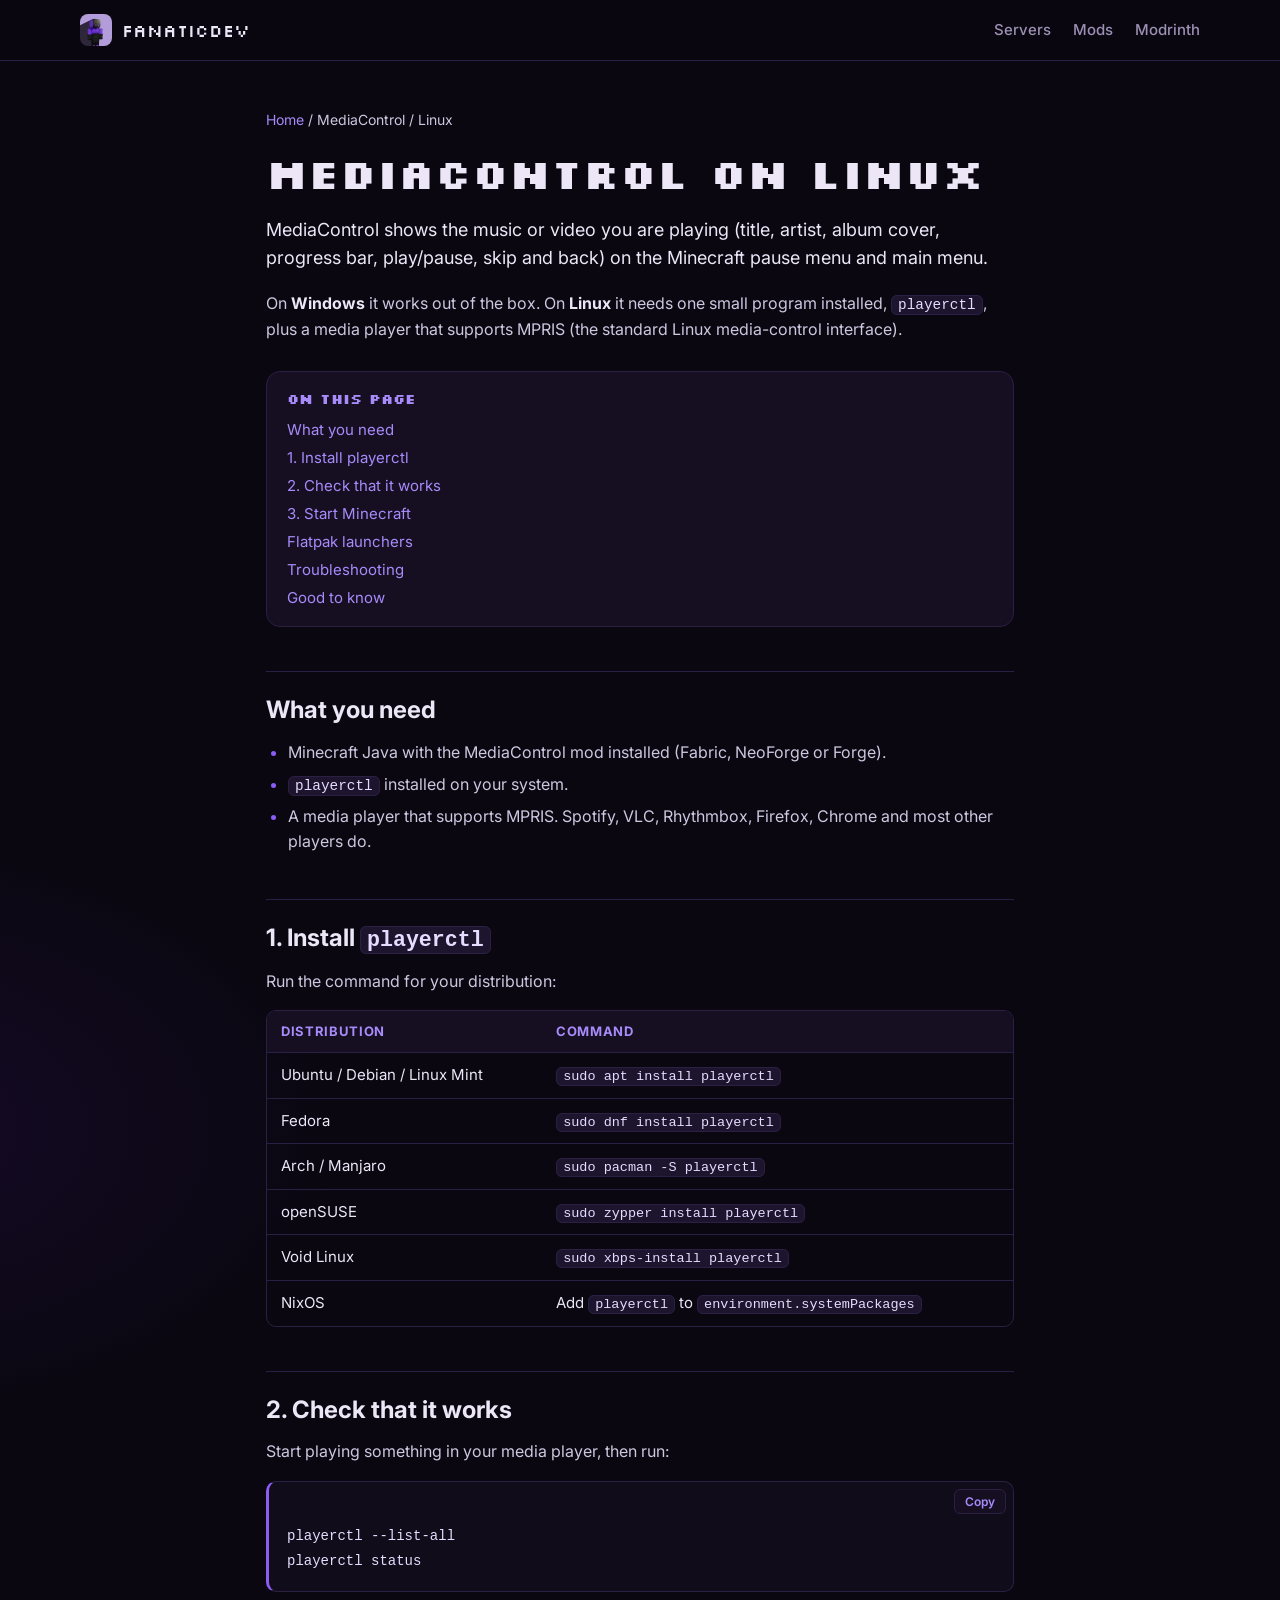
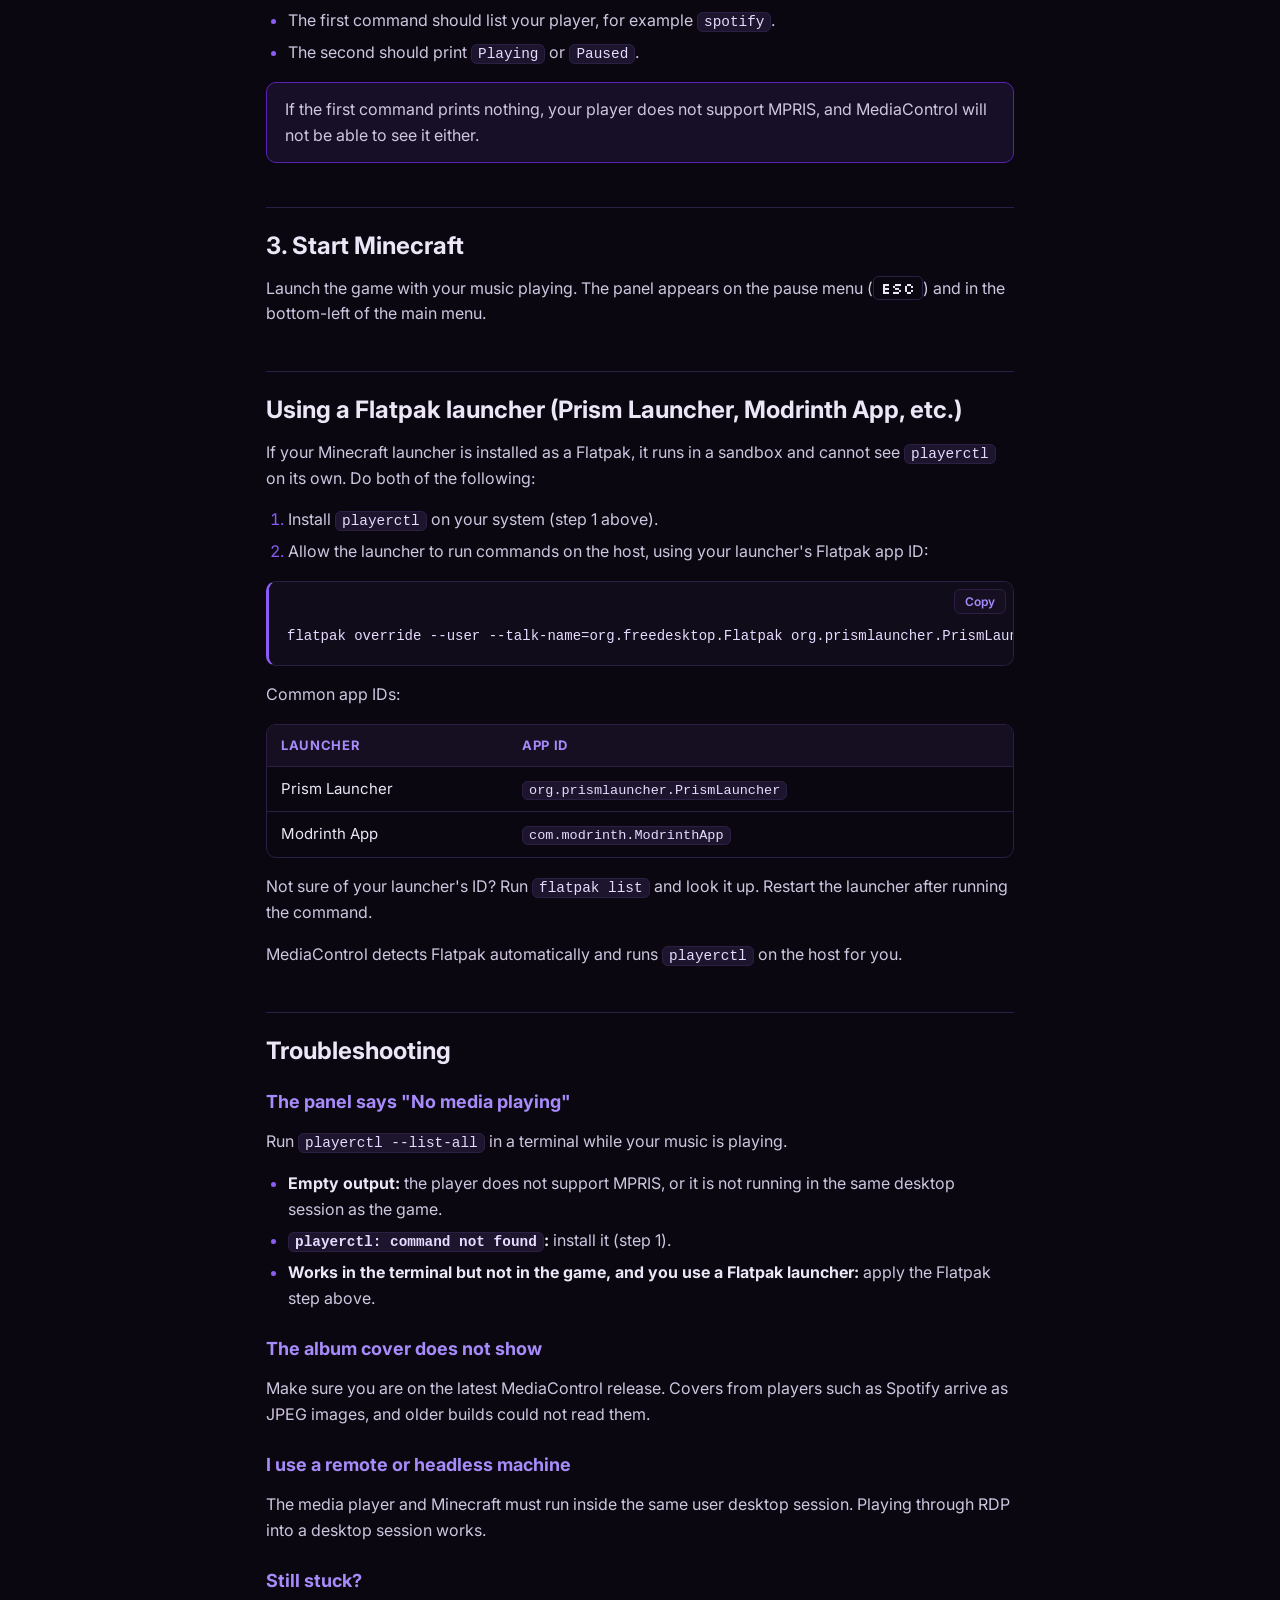
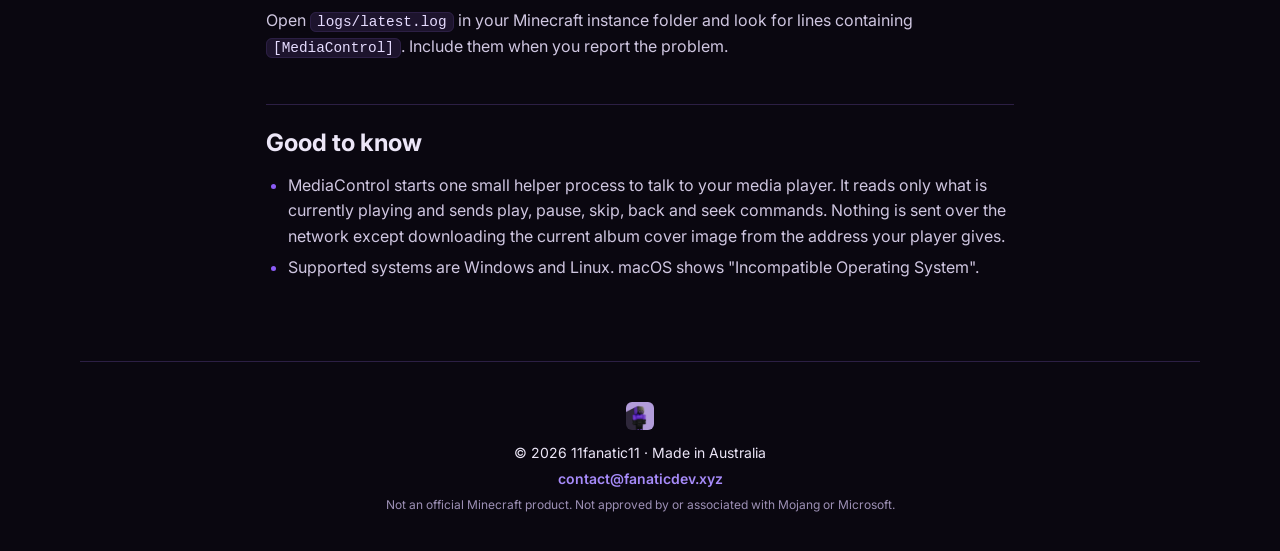
==== mediacontrol/linux-troubleshooting/index.html @ bd1615ad "Add MediaControl Linux troubleshooting page Co-Authored-By: Claude Sonnet 5.5 <noreply@anthropic.com" ====
<!doctype html>
<html lang="en">
<head>
  <meta charset="utf-8">
  <meta name="viewport" content="width=device-width, initial-scale=1">
  <title>MediaControl on Linux | Fanatic</title>
  <meta name="description" content="Set up and troubleshoot the MediaControl Minecraft mod on Linux: install playerctl, check your player, and fix Flatpak launchers.">
  <meta name="theme-color" content="#0a0710">
  <meta property="og:title" content="MediaControl on Linux | Fanatic">
  <meta property="og:description" content="Install playerctl, check your media player, and fix common problems with MediaControl on Linux.">
  <meta property="og:image" content="https://fanaticdev.xyz/assets/logo-512.png">
  <link rel="icon" type="image/png" sizes="32x32" href="/assets/favicon-32.png">
  <link rel="icon" type="image/png" sizes="64x64" href="/assets/favicon.png">
  <link rel="apple-touch-icon" href="/assets/apple-touch-icon.png">
  <link rel="preconnect" href="https://fonts.googleapis.com">
  <link rel="preconnect" href="https://fonts.gstatic.com" crossorigin>
  <link href="https://fonts.googleapis.com/css2?family=Inter:wght@400;500;600;700&family=Silkscreen:wght@400;700&display=swap" rel="stylesheet">
  <link rel="stylesheet" href="/styles.css">
</head>
<body>
  <header class="nav">
    <a class="nav-brand" href="/">
      <img src="/assets/favicon.png" alt="" width="32" height="32">
      <span>FanaticDev</span>
    </a>
    <nav class="nav-links">
      <a href="/#servers">Servers</a>
      <a href="/#mods">Mods</a>
      <a href="https://modrinth.com/user/11fanatic11" target="_blank" rel="noopener">Modrinth</a>
    </nav>
  </header>

  <main class="doc">
    <p class="crumbs"><a href="/">Home</a> / MediaControl / Linux</p>
    <h1>MediaControl on Linux</h1>
    <p class="doc-lede">MediaControl shows the music or video you are playing (title, artist, album cover, progress bar, play/pause, skip and back) on the Minecraft pause menu and main menu.</p>
    <p>On <strong>Windows</strong> it works out of the box. On <strong>Linux</strong> it needs one small program installed, <code>playerctl</code>, plus a media player that supports MPRIS (the standard Linux media-control interface).</p>

    <nav class="doc-toc" aria-label="On this page">
      <b>On this page</b>
      <a href="#requirements">What you need</a>
      <a href="#install">1. Install playerctl</a>
      <a href="#check">2. Check that it works</a>
      <a href="#start">3. Start Minecraft</a>
      <a href="#flatpak">Flatpak launchers</a>
      <a href="#troubleshooting">Troubleshooting</a>
      <a href="#good-to-know">Good to know</a>
    </nav>

    <h2 id="requirements">What you need</h2>
    <ul>
      <li>Minecraft Java with the MediaControl mod installed (Fabric, NeoForge or Forge).</li>
      <li><code>playerctl</code> installed on your system.</li>
      <li>A media player that supports MPRIS. Spotify, VLC, Rhythmbox, Firefox, Chrome and most other players do.</li>
    </ul>

    <h2 id="install">1. Install <code>playerctl</code></h2>
    <p>Run the command for your distribution:</p>
    <div class="table-wrap">
      <table>
        <thead><tr><th>Distribution</th><th>Command</th></tr></thead>
        <tbody>
          <tr><td>Ubuntu / Debian / Linux Mint</td><td><code>sudo apt install playerctl</code></td></tr>
          <tr><td>Fedora</td><td><code>sudo dnf install playerctl</code></td></tr>
          <tr><td>Arch / Manjaro</td><td><code>sudo pacman -S playerctl</code></td></tr>
          <tr><td>openSUSE</td><td><code>sudo zypper install playerctl</code></td></tr>
          <tr><td>Void Linux</td><td><code>sudo xbps-install playerctl</code></td></tr>
          <tr><td>NixOS</td><td>Add <code>playerctl</code> to <code>environment.systemPackages</code></td></tr>
        </tbody>
      </table>
    </div>

    <h2 id="check">2. Check that it works</h2>
    <p>Start playing something in your media player, then run:</p>
    <pre><code>playerctl --list-all
playerctl status</code></pre>
    <ul>
      <li>The first command should list your player, for example <code>spotify</code>.</li>
      <li>The second should print <code>Playing</code> or <code>Paused</code>.</li>
    </ul>
    <p class="callout">If the first command prints nothing, your player does not support MPRIS, and MediaControl will not be able to see it either.</p>

    <h2 id="start">3. Start Minecraft</h2>
    <p>Launch the game with your music playing. The panel appears on the pause menu (<kbd>Esc</kbd>) and in the bottom-left of the main menu.</p>

    <h2 id="flatpak">Using a Flatpak launcher (Prism Launcher, Modrinth App, etc.)</h2>
    <p>If your Minecraft launcher is installed as a Flatpak, it runs in a sandbox and cannot see <code>playerctl</code> on its own. Do both of the following:</p>
    <ol>
      <li>Install <code>playerctl</code> on your system (step 1 above).</li>
      <li>Allow the launcher to run commands on the host, using your launcher's Flatpak app ID:</li>
    </ol>
    <pre><code>flatpak override --user --talk-name=org.freedesktop.Flatpak org.prismlauncher.PrismLauncher</code></pre>
    <p>Common app IDs:</p>
    <div class="table-wrap">
      <table>
        <thead><tr><th>Launcher</th><th>App ID</th></tr></thead>
        <tbody>
          <tr><td>Prism Launcher</td><td><code>org.prismlauncher.PrismLauncher</code></td></tr>
          <tr><td>Modrinth App</td><td><code>com.modrinth.ModrinthApp</code></td></tr>
        </tbody>
      </table>
    </div>
    <p>Not sure of your launcher's ID? Run <code>flatpak list</code> and look it up. Restart the launcher after running the command.</p>
    <p>MediaControl detects Flatpak automatically and runs <code>playerctl</code> on the host for you.</p>

    <h2 id="troubleshooting">Troubleshooting</h2>

    <h3>The panel says "No media playing"</h3>
    <p>Run <code>playerctl --list-all</code> in a terminal while your music is playing.</p>
    <ul>
      <li><strong>Empty output:</strong> the player does not support MPRIS, or it is not running in the same desktop session as the game.</li>
      <li><strong><code>playerctl: command not found</code>:</strong> install it (step 1).</li>
      <li><strong>Works in the terminal but not in the game, and you use a Flatpak launcher:</strong> apply the Flatpak step above.</li>
    </ul>

    <h3>The album cover does not show</h3>
    <p>Make sure you are on the latest MediaControl release. Covers from players such as Spotify arrive as JPEG images, and older builds could not read them.</p>

    <h3>I use a remote or headless machine</h3>
    <p>The media player and Minecraft must run inside the same user desktop session. Playing through RDP into a desktop session works.</p>

    <h3>Still stuck?</h3>
    <p>Open <code>logs/latest.log</code> in your Minecraft instance folder and look for lines containing <code>[MediaControl]</code>. Include them when you report the problem.</p>

    <h2 id="good-to-know">Good to know</h2>
    <ul>
      <li>MediaControl starts one small helper process to talk to your media player. It reads only what is currently playing and sends play, pause, skip, back and seek commands. Nothing is sent over the network except downloading the current album cover image from the address your player gives.</li>
      <li>Supported systems are Windows and Linux. macOS shows "Incompatible Operating System".</li>
    </ul>
  </main>

  <footer class="footer">
    <img src="/assets/favicon.png" alt="" width="28" height="28">
    <p>© <span id="year">2026</span> 11fanatic11 · Made in Australia</p>
    <p><a class="footer-email" href="mailto:contact@fanaticdev.xyz">contact@fanaticdev.xyz</a></p>
    <p class="muted">Not an official Minecraft product. Not approved by or associated with Mojang or Microsoft.</p>
  </footer>

  <div class="toast" id="toast" role="status" aria-live="polite"></div>
  <script src="/docs.js"></script>
</body>
</html>
---- styles.css ----
:root {
  --bg: #0a0710;
  --bg-2: #110c1a;
  --surface: #160f22;
  --surface-2: #1d142d;
  --border: #2c1f44;
  --text: #ece6f7;
  --muted: #9d90b5;
  --purple: #8b5cf6;
  --purple-2: #a78bfa;
  --purple-deep: #5b21b6;
  --green: #4ade80;
  --red: #f87171;
  --radius: 14px;
  --pixel: "Silkscreen", ui-monospace, monospace;
  --sans: "Inter", system-ui, -apple-system, "Segoe UI", sans-serif;
}

* { box-sizing: border-box; }
html { scroll-behavior: smooth; scroll-padding-top: 80px; }
body {
  margin: 0;
  background:
    radial-gradient(1200px 600px at 85% -10%, rgba(139, 92, 246, .18), transparent 60%),
    radial-gradient(800px 500px at -10% 30%, rgba(91, 33, 182, .14), transparent 60%),
    var(--bg);
  color: var(--text);
  font-family: var(--sans);
  font-size: 16px;
  line-height: 1.6;
  -webkit-font-smoothing: antialiased;
  overflow-x: hidden;
}
img { max-width: 100%; height: auto; display: block; }
a { color: var(--purple-2); text-decoration: none; }
a:hover { color: #fff; }
h1, h2, h3 { line-height: 1.15; margin: 0; }
.muted { color: var(--muted); }
.accent { color: var(--purple-2); }

/* Nav */
.nav {
  position: sticky; top: 0; z-index: 10;
  display: flex; align-items: center; justify-content: space-between;
  padding: 14px max(16px, calc((100% - 1120px) / 2));
  background: rgba(10, 7, 16, .75);
  backdrop-filter: blur(12px);
  border-bottom: 1px solid var(--border);
}
.nav-brand { display: flex; align-items: center; gap: 10px; color: var(--text); font-family: var(--pixel); font-size: 18px; }
.nav-brand img { border-radius: 8px; image-rendering: auto; }
.nav-links { display: flex; gap: 22px; font-weight: 500; font-size: 15px; }
.nav-links a { color: var(--muted); }
.nav-links a:hover { color: var(--text); }

/* Layout */
main, .footer { max-width: 1120px; margin: 0 auto; padding: 0 16px; }
.section { padding: 72px 0; }
.section-head { margin-bottom: 32px; max-width: 640px; }
.section-head h2 { font-family: var(--pixel); font-size: clamp(28px, 4vw, 40px); font-weight: 700; margin-bottom: 10px; }
.section-head h2::before { content: "> "; color: var(--purple); }
.section-head p { color: var(--muted); margin: 0; }
.section-head strong { color: var(--text); }
.eyebrow { font-family: var(--pixel); color: var(--purple-2); font-size: 14px; letter-spacing: .04em; margin: 0 0 12px; }

/* Hero */
.hero {
  display: grid; grid-template-columns: 1.2fr 1fr; gap: 48px; align-items: center;
  padding: 72px 0 48px;
}
.hero h1 { font-size: clamp(36px, 5.5vw, 60px); font-weight: 700; letter-spacing: -.02em; }
.lede { color: var(--muted); font-size: 18px; max-width: 520px; margin: 20px 0 28px; }
.hero-actions { display: flex; gap: 12px; flex-wrap: wrap; }
.hero-facts { list-style: none; padding: 0; margin: 36px 0 0; display: flex; gap: 28px; flex-wrap: wrap; color: var(--muted); font-size: 14px; }
.hero-facts strong { display: block; font-family: var(--pixel); font-size: 26px; color: var(--text); }
.hero-art { position: relative; justify-self: center; width: min(100%, 420px); }
.hero-art img {
  position: relative; border-radius: 24px;
  border: 1px solid var(--border);
  box-shadow: 0 30px 80px -20px rgba(139, 92, 246, .45);
}
.hero-glow { position: absolute; inset: 10%; background: var(--purple); filter: blur(80px); opacity: .35; border-radius: 50%; }

/* 2K celebration (temporary) */
.celebrate {
  position: relative; overflow: hidden;
  display: flex; align-items: center; gap: 20px;
  margin-top: 28px; padding: 18px 24px;
  border: 1px solid #e11d48; border-radius: var(--radius);
  background: linear-gradient(110deg, rgba(225, 29, 72, .38), rgba(127, 6, 30, .3) 55%, rgba(20, 2, 6, .7));
  color: var(--text);
  box-shadow: 0 10px 40px -12px rgba(225, 29, 72, .6);
}
.celebrate:hover { color: var(--text); border-color: #fb7185; }
.celebrate > :not(.celebrate-confetti) { position: relative; }
.celebrate-logo { width: 56px; height: 56px; border-radius: 12px; border: 1px solid rgba(251, 113, 133, .5); flex-shrink: 0; }
.celebrate-big { font-family: var(--pixel); font-size: 40px; font-weight: 700; line-height: 1; color: #fff; text-shadow: 3px 3px 0 #9f1239; }
.celebrate-text { flex: 1; color: #f3c4cc; }
.celebrate-text b { display: block; color: var(--text); font-size: 17px; }
.celebrate-cta { font-weight: 600; color: #fda4af; white-space: nowrap; }
.celebrate:hover .celebrate-cta { color: #fff; }
.celebrate-confetti { position: absolute; inset: 0; pointer-events: none; }
.celebrate-confetti i { position: absolute; top: -10px; width: 6px; height: 6px; opacity: .85; animation: confetti-fall linear infinite; }
@keyframes confetti-fall {
  to { transform: translateY(140px) rotate(270deg); opacity: 0; }
}
.celebrate-tag { color: #fff; background: #e11d48; padding: 1px 7px; border-radius: 5px; }

/* Buttons */
.btn {
  display: inline-flex; align-items: center; justify-content: center;
  padding: 12px 20px; border-radius: 10px; font-weight: 600; font-size: 15px;
  border: 1px solid transparent; transition: transform .15s, background .15s, border-color .15s;
}
.btn:hover { transform: translateY(-1px); }
.btn-primary { background: var(--purple); color: #fff; box-shadow: 0 8px 24px -8px rgba(139, 92, 246, .7); }
.btn-primary:hover { background: #7c4dee; color: #fff; }
.btn-ghost { border-color: var(--border); color: var(--text); background: var(--surface); }
.btn-ghost:hover { border-color: var(--purple); color: #fff; }

/* Servers */
.servers { display: grid; grid-template-columns: repeat(3, 1fr); gap: 20px; }
.server {
  display: flex; flex-direction: column; gap: 16px;
  background: linear-gradient(180deg, var(--surface-2), var(--surface));
  border: 1px solid var(--border); border-radius: var(--radius);
  padding: 22px;
  transition: border-color .2s, transform .2s;
}
.server:hover { border-color: var(--purple-deep); transform: translateY(-2px); }
.server-top { display: flex; align-items: center; gap: 14px; }
.server-icon { width: 56px; height: 56px; border-radius: 10px; image-rendering: pixelated; background: var(--bg); flex-shrink: 0; }
.server-title { flex: 1; min-width: 0; }
.server-title h3 { font-size: 19px; }
.tag { font-size: 12px; color: var(--purple-2); font-weight: 600; text-transform: uppercase; letter-spacing: .06em; }
.status {
  display: inline-flex; align-items: center; gap: 6px; font-size: 12px; font-weight: 600;
  color: var(--muted); white-space: nowrap; align-self: flex-start;
}
.status::before { content: ""; width: 8px; height: 8px; border-radius: 50%; background: var(--muted); }
.status.online { color: var(--green); }
.status.online::before { background: var(--green); box-shadow: 0 0 0 3px rgba(74, 222, 128, .2); }
.status.offline { color: var(--red); }
.status.offline::before { background: var(--red); }

.ip {
  display: flex; align-items: center; justify-content: space-between; gap: 12px;
  width: 100%; padding: 12px 14px; cursor: pointer;
  background: var(--bg); color: var(--text);
  border: 1px dashed var(--purple-deep); border-radius: 10px;
  font-family: ui-monospace, "SF Mono", Menlo, Consolas, monospace; font-size: 15px; font-weight: 600; text-align: left;
  transition: border-color .15s, background .15s;
}
.ip:hover { border-color: var(--purple-2); background: #0e0918; }
.ip-text { overflow-wrap: anywhere; }
.ip-hint { font-family: var(--sans); font-size: 12px; font-weight: 600; color: var(--purple-2); flex-shrink: 0; }
.ip.copied .ip-hint { color: var(--green); }

.server-desc { margin: 0; color: var(--text); }
.features { list-style: none; margin: 0; padding: 0; display: grid; gap: 8px; font-size: 14px; color: var(--muted); }
.features li { position: relative; padding-left: 18px; }
.features li::before { content: ""; position: absolute; left: 0; top: .6em; width: 7px; height: 7px; background: var(--purple); }
.features b { color: var(--text); font-weight: 600; }
.server-meta {
  margin-top: auto; padding-top: 14px; border-top: 1px solid var(--border);
  display: flex; flex-wrap: wrap; gap: 6px 18px; font-size: 13px; color: var(--muted);
}
.server-meta b { color: var(--text); }
.server-meta a { margin-left: auto; }

/* Mods */
.mods { display: grid; gap: 14px; }
.mod {
  display: grid; grid-template-columns: auto 1fr auto; gap: 20px; align-items: center;
  background: var(--surface); border: 1px solid var(--border); border-radius: var(--radius);
  padding: 20px;
}
.mod-icon { width: 72px; height: 72px; border-radius: 12px; background: var(--bg); }
.mod h3 { font-size: 19px; margin-bottom: 6px; }
.mod h3 a { color: var(--text); }
.mod h3 a:hover { color: var(--purple-2); }
.mod p { margin: 0 0 10px; color: var(--muted); font-size: 15px; }
.mod-tags { display: flex; flex-wrap: wrap; gap: 6px; }
.mod-tags span { font-size: 12px; font-weight: 600; padding: 3px 9px; border-radius: 999px; background: rgba(139, 92, 246, .14); color: var(--purple-2); }
.mod-stats { text-align: right; }
.mod-stats b { display: block; font-family: var(--pixel); font-size: 22px; }
.mod-stats span { font-size: 12px; color: var(--muted); }

.mod-feature {
  margin-top: 28px;
  display: grid; grid-template-columns: 260px 1fr; gap: 40px; align-items: center;
  background: linear-gradient(135deg, rgba(91, 33, 182, .22), rgba(10, 7, 16, 0) 70%), var(--surface);
  border: 1px solid var(--border); border-radius: var(--radius); padding: 32px;
}
.mod-feature img { border-radius: 10px; border: 1px solid var(--border); image-rendering: pixelated; }
.mod-feature h3 { font-family: var(--pixel); font-size: 28px; margin-bottom: 12px; }
.mod-feature p { color: var(--muted); max-width: 520px; }
.mod-feature .btn { margin-top: 8px; }
kbd { font-family: var(--pixel); background: var(--bg); border: 1px solid var(--border); border-radius: 5px; padding: 1px 7px; color: var(--text); }

/* Documentation pages */
.doc { max-width: 780px; padding-top: 48px; padding-bottom: 64px; }
.crumbs { font-size: 14px; color: var(--muted); margin: 0 0 18px; }
.doc h1 { font-family: var(--pixel); font-size: clamp(28px, 5vw, 42px); font-weight: 700; margin-bottom: 18px; }
.doc h2 { font-size: 24px; margin: 44px 0 14px; padding-top: 24px; border-top: 1px solid var(--border); }
.doc h3 { font-size: 18px; margin: 28px 0 8px; color: var(--purple-2); }
.doc p, .doc li { color: #cfc6e0; }
.doc strong { color: var(--text); }
.doc-lede { font-size: 18px; color: var(--text) !important; }
.doc ul, .doc ol { padding-left: 22px; }
.doc li { margin: 6px 0; }
.doc li::marker { color: var(--purple); }
.doc code {
  font-family: ui-monospace, "SF Mono", Menlo, Consolas, monospace; font-size: .9em;
  background: var(--surface-2); border: 1px solid var(--border); border-radius: 6px; padding: 1px 6px;
  color: #e6dcff; overflow-wrap: anywhere;
}
.code-block { position: relative; margin: 16px 0; }
.doc pre {
  margin: 0; padding: 42px 18px 16px; overflow-x: auto;
  background: var(--bg-2); border: 1px solid var(--border); border-left: 3px solid var(--purple); border-radius: 10px;
}
.doc pre code { background: none; border: 0; padding: 0; font-size: 14px; overflow-wrap: normal; white-space: pre; }
.copy-btn {
  position: absolute; top: 8px; right: 8px; cursor: pointer;
  font: 600 12px var(--sans); color: var(--purple-2);
  background: var(--surface); border: 1px solid var(--border); border-radius: 6px; padding: 4px 10px;
}
.copy-btn:hover { border-color: var(--purple); color: #fff; }
.table-wrap { overflow-x: auto; margin: 16px 0; border: 1px solid var(--border); border-radius: 10px; }
.doc table { width: 100%; border-collapse: collapse; font-size: 15px; }
.doc th, .doc td { text-align: left; padding: 10px 14px; border-bottom: 1px solid var(--border); vertical-align: top; }
.doc th { background: var(--surface); color: var(--purple-2); font-size: 13px; text-transform: uppercase; letter-spacing: .05em; }
.doc tr:last-child td { border-bottom: 0; }
.doc td:first-child { white-space: nowrap; color: var(--text); }
.callout { padding: 14px 18px; background: rgba(139, 92, 246, .1); border: 1px solid var(--purple-deep); border-radius: 10px; }
.doc-toc {
  display: flex; flex-direction: column; gap: 4px; margin: 28px 0 0; padding: 16px 20px;
  background: var(--surface); border: 1px solid var(--border); border-radius: var(--radius); font-size: 15px;
}
.doc-toc b { font-family: var(--pixel); font-size: 14px; color: var(--purple-2); margin-bottom: 4px; }
@media (max-width: 640px) {
  .doc { padding-top: 32px; }
  .doc td:first-child { white-space: normal; }
}

/* Footer */
.footer {
  display: flex; flex-direction: column; align-items: center; gap: 4px; text-align: center;
  padding-top: 40px; padding-bottom: 48px; border-top: 1px solid var(--border); font-size: 14px;
}
.footer img { border-radius: 6px; margin-bottom: 8px; }
.footer p { margin: 0; }
.footer .muted { font-size: 12px; }
.footer-email { font-weight: 600; }

/* Toast */
.toast {
  position: fixed; left: 50%; bottom: 24px; transform: translate(-50%, 20px);
  background: var(--purple); color: #fff; font-weight: 600; font-size: 14px;
  padding: 10px 18px; border-radius: 10px; opacity: 0; pointer-events: none;
  transition: opacity .2s, transform .2s; z-index: 20;
}
.toast.show { opacity: 1; transform: translate(-50%, 0); }

/* Responsive */
@media (max-width: 960px) {
  .servers { grid-template-columns: 1fr; }
  .hero { grid-template-columns: 1fr; gap: 32px; padding-top: 40px; }
  .hero-art { order: -1; width: min(70%, 280px); }
}
@media (max-width: 640px) {
  .nav-links { gap: 14px; font-size: 14px; }
  .nav-brand span { display: none; }
  .section { padding: 56px 0; }
  .mod { grid-template-columns: auto 1fr; }
  .mod-icon { width: 56px; height: 56px; }
  .mod-stats { grid-column: 1 / -1; text-align: left; display: flex; align-items: baseline; gap: 8px; }
  .mod-stats b { display: inline; }
  .mod-feature { grid-template-columns: 1fr; padding: 22px; gap: 24px; }
  .mod-feature img { max-width: 220px; margin: 0 auto; }
  .celebrate { flex-wrap: wrap; gap: 12px 16px; padding: 16px; }
  .celebrate-big { font-size: 32px; }
  .celebrate-logo { width: 48px; height: 48px; }
  .celebrate-text { flex-basis: 100%; }
  .celebrate-cta { flex-basis: 100%; }
}

@media (prefers-reduced-motion: reduce) {
  .celebrate-confetti { display: none; }
  html { scroll-behavior: auto; }
  * { transition: none !important; }
}
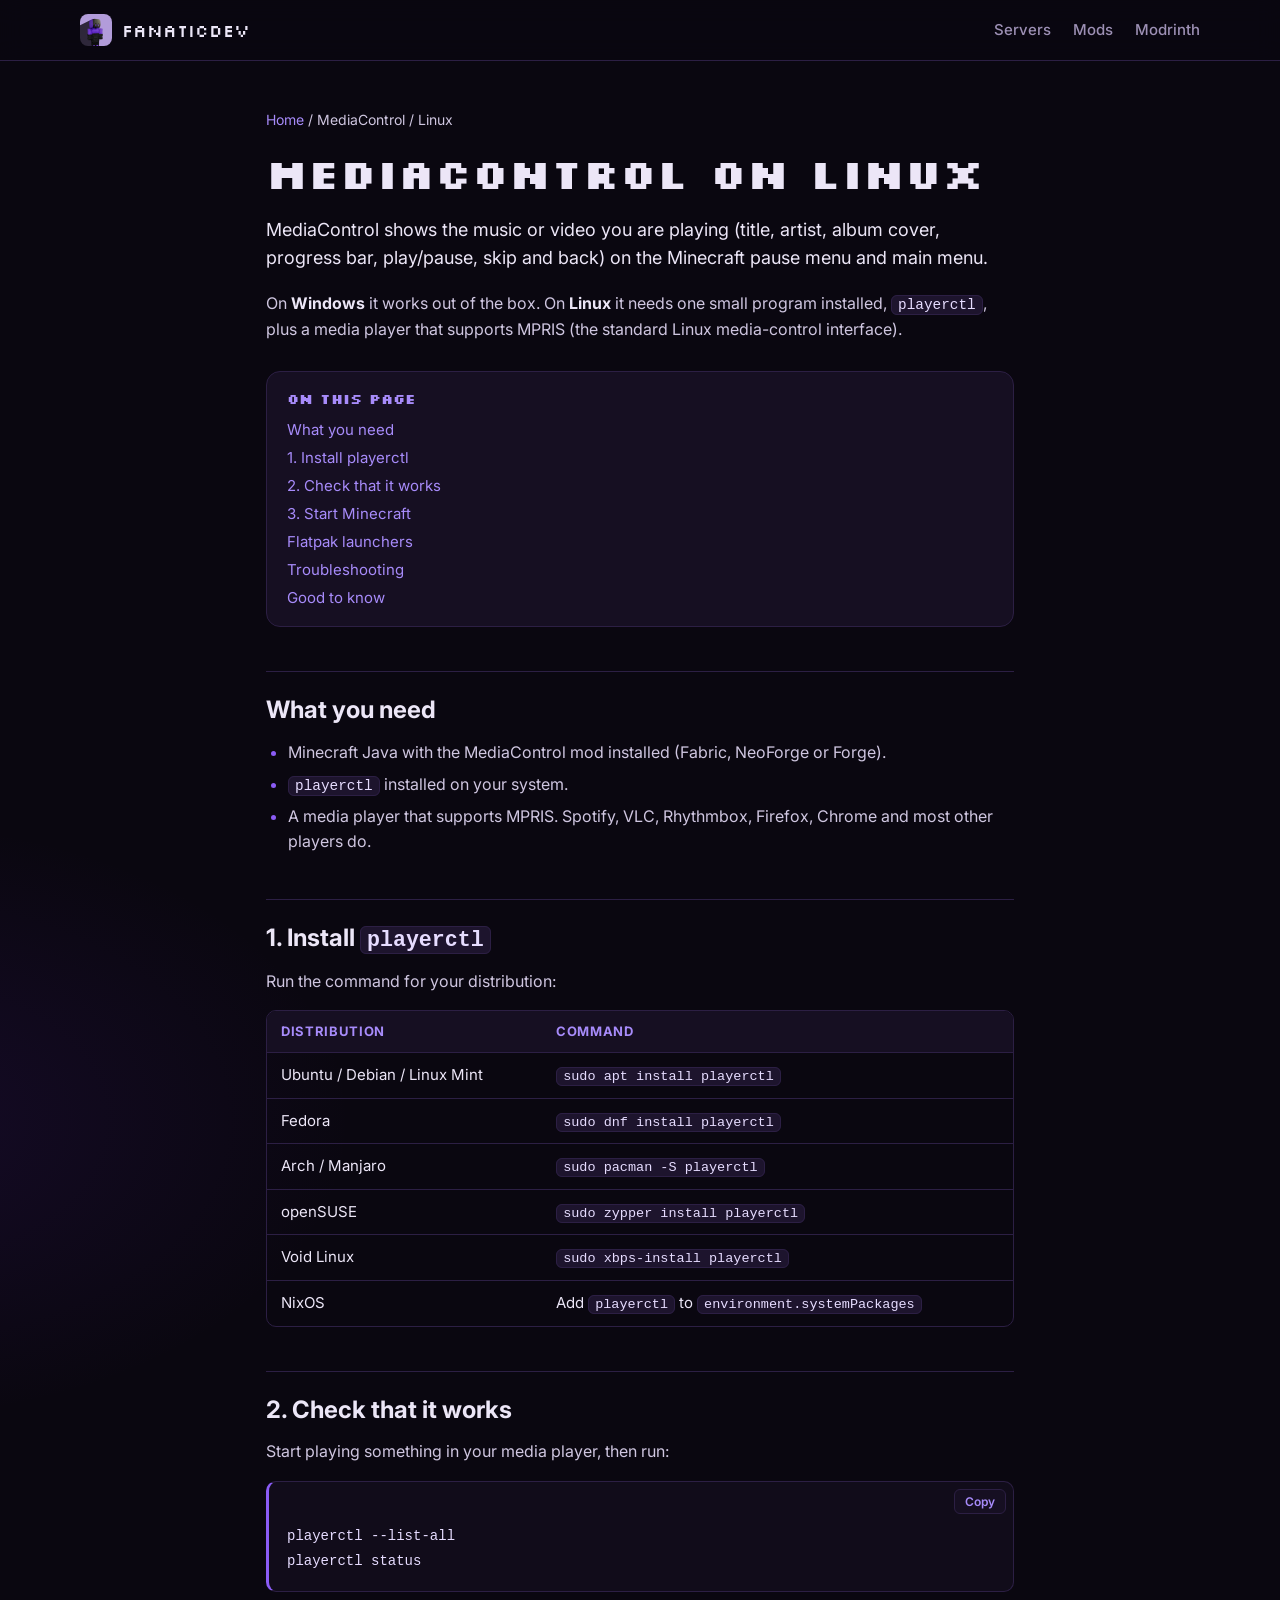
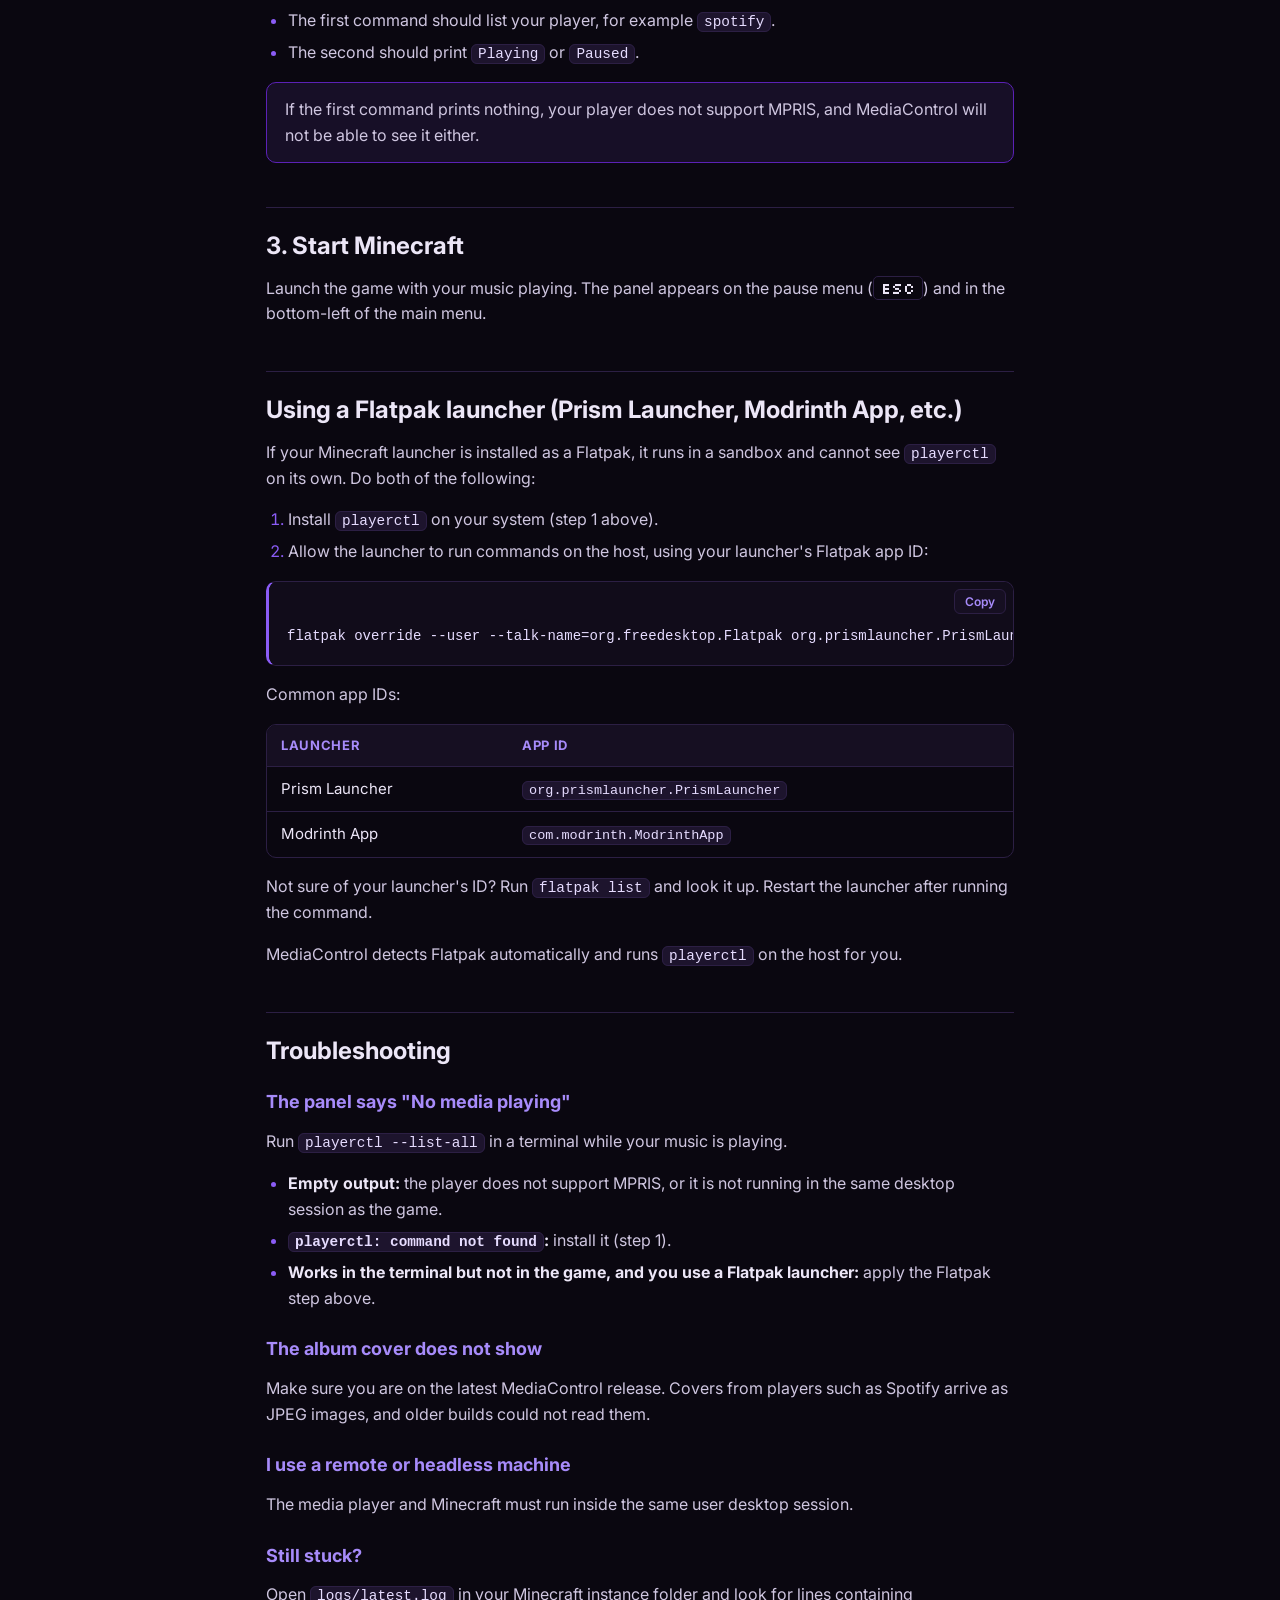
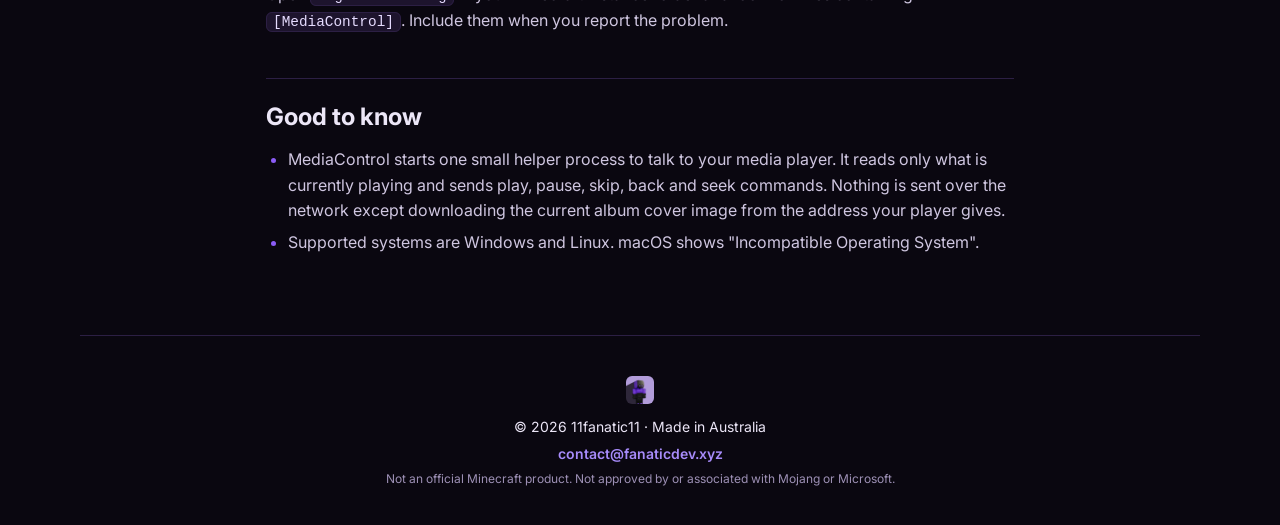
==== commit 95977bb1: "Remove RDP mention from MediaControl troubleshooting page Co-Authored-By: Claude Sonnet 5.5 <noreply" ====
--- a/mediacontrol/linux-troubleshooting/index.html
+++ b/mediacontrol/linux-troubleshooting/index.html
@@ -117,7 +117,7 @@
     <p>Make sure you are on the latest MediaControl release. Covers from players such as Spotify arrive as JPEG images, and older builds could not read them.</p>
 
     <h3>I use a remote or headless machine</h3>
-    <p>The media player and Minecraft must run inside the same user desktop session. Playing through RDP into a desktop session works.</p>
+    <p>The media player and Minecraft must run inside the same user desktop session.</p>
 
     <h3>Still stuck?</h3>
     <p>Open <code>logs/latest.log</code> in your Minecraft instance folder and look for lines containing <code>[MediaControl]</code>. Include them when you report the problem.</p>
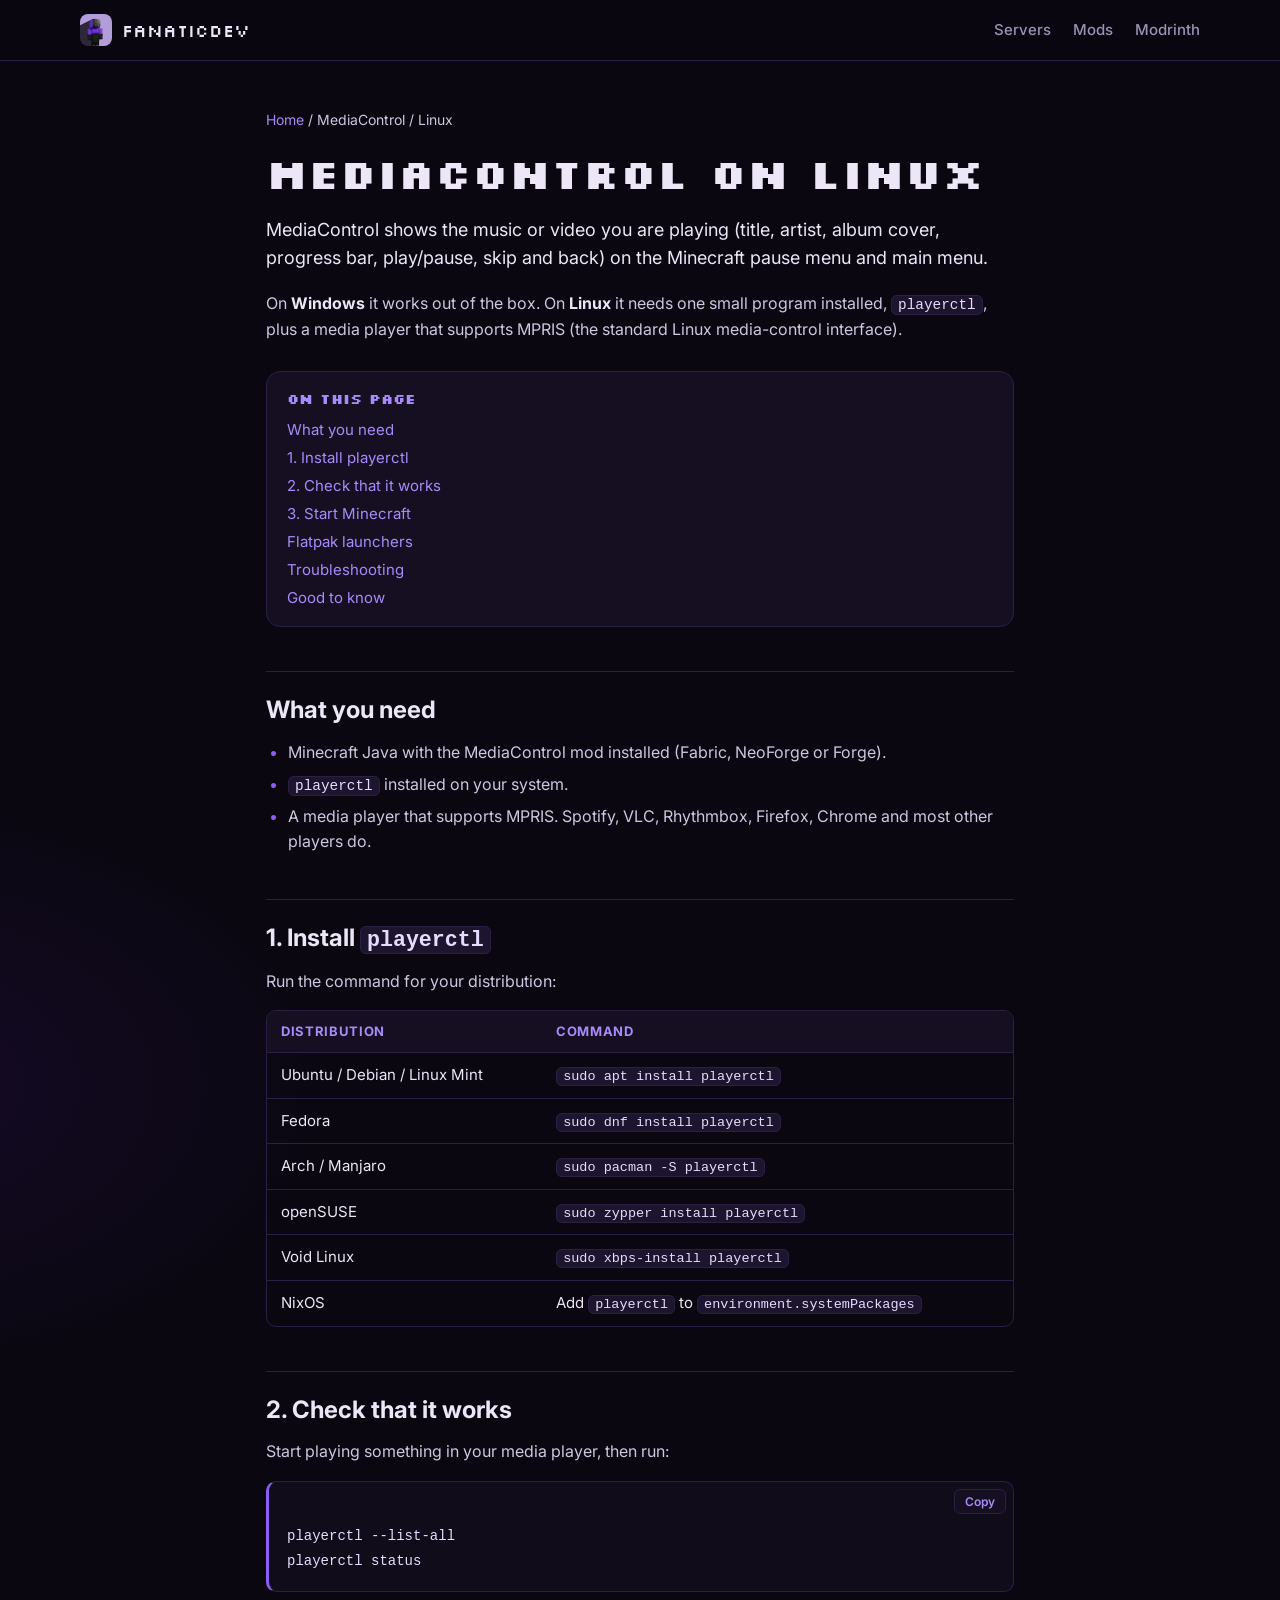
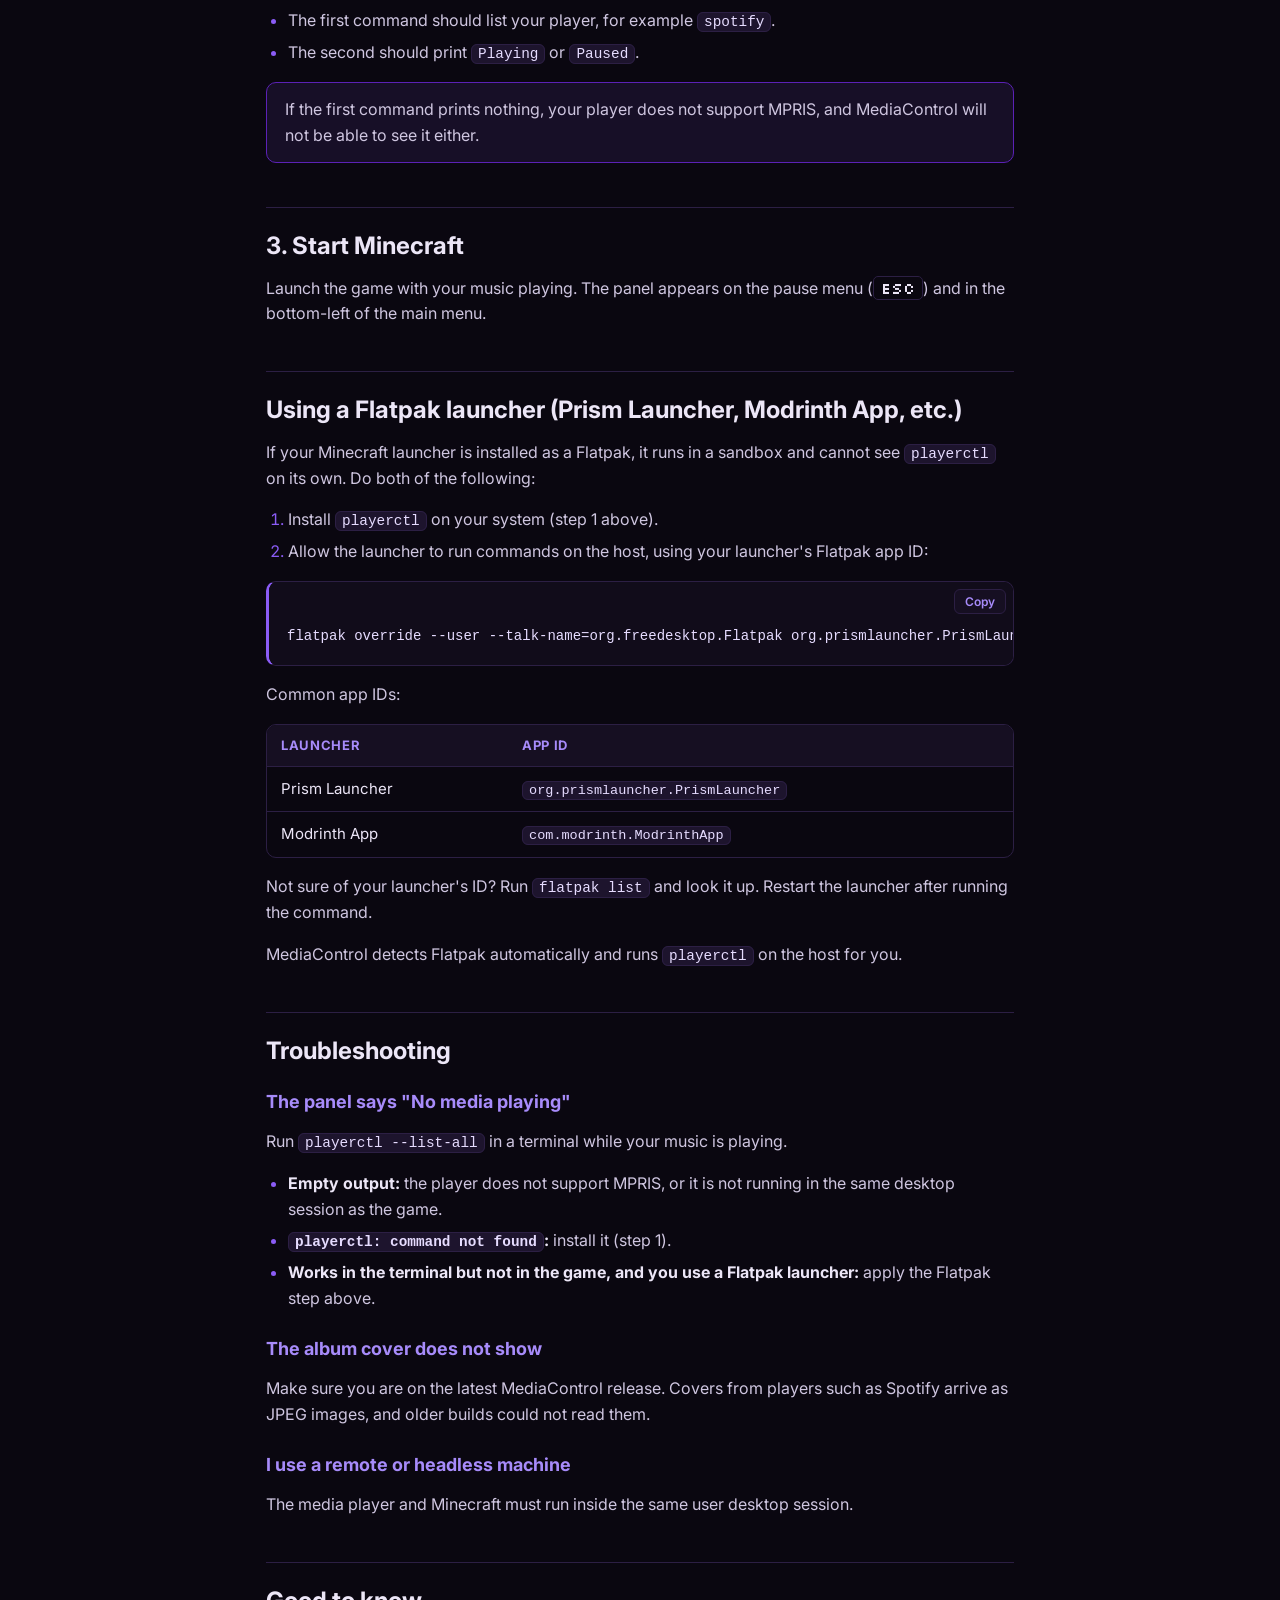
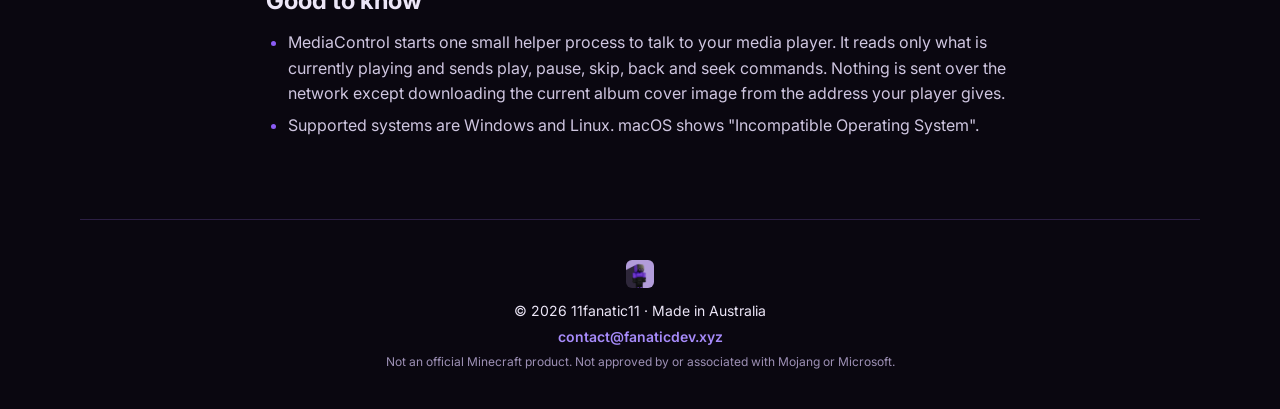
==== commit 7cc9fccc: "Remove 'Still stuck' section from MediaControl page Co-Authored-By: Claude Sonnet 5.5 <noreply@anthr" ====
--- a/mediacontrol/linux-troubleshooting/index.html
+++ b/mediacontrol/linux-troubleshooting/index.html
@@ -119,9 +119,6 @@
     <h3>I use a remote or headless machine</h3>
     <p>The media player and Minecraft must run inside the same user desktop session.</p>
 
-    <h3>Still stuck?</h3>
-    <p>Open <code>logs/latest.log</code> in your Minecraft instance folder and look for lines containing <code>[MediaControl]</code>. Include them when you report the problem.</p>
-
     <h2 id="good-to-know">Good to know</h2>
     <ul>
       <li>MediaControl starts one small helper process to talk to your media player. It reads only what is currently playing and sends play, pause, skip, back and seek commands. Nothing is sent over the network except downloading the current album cover image from the address your player gives.</li>
